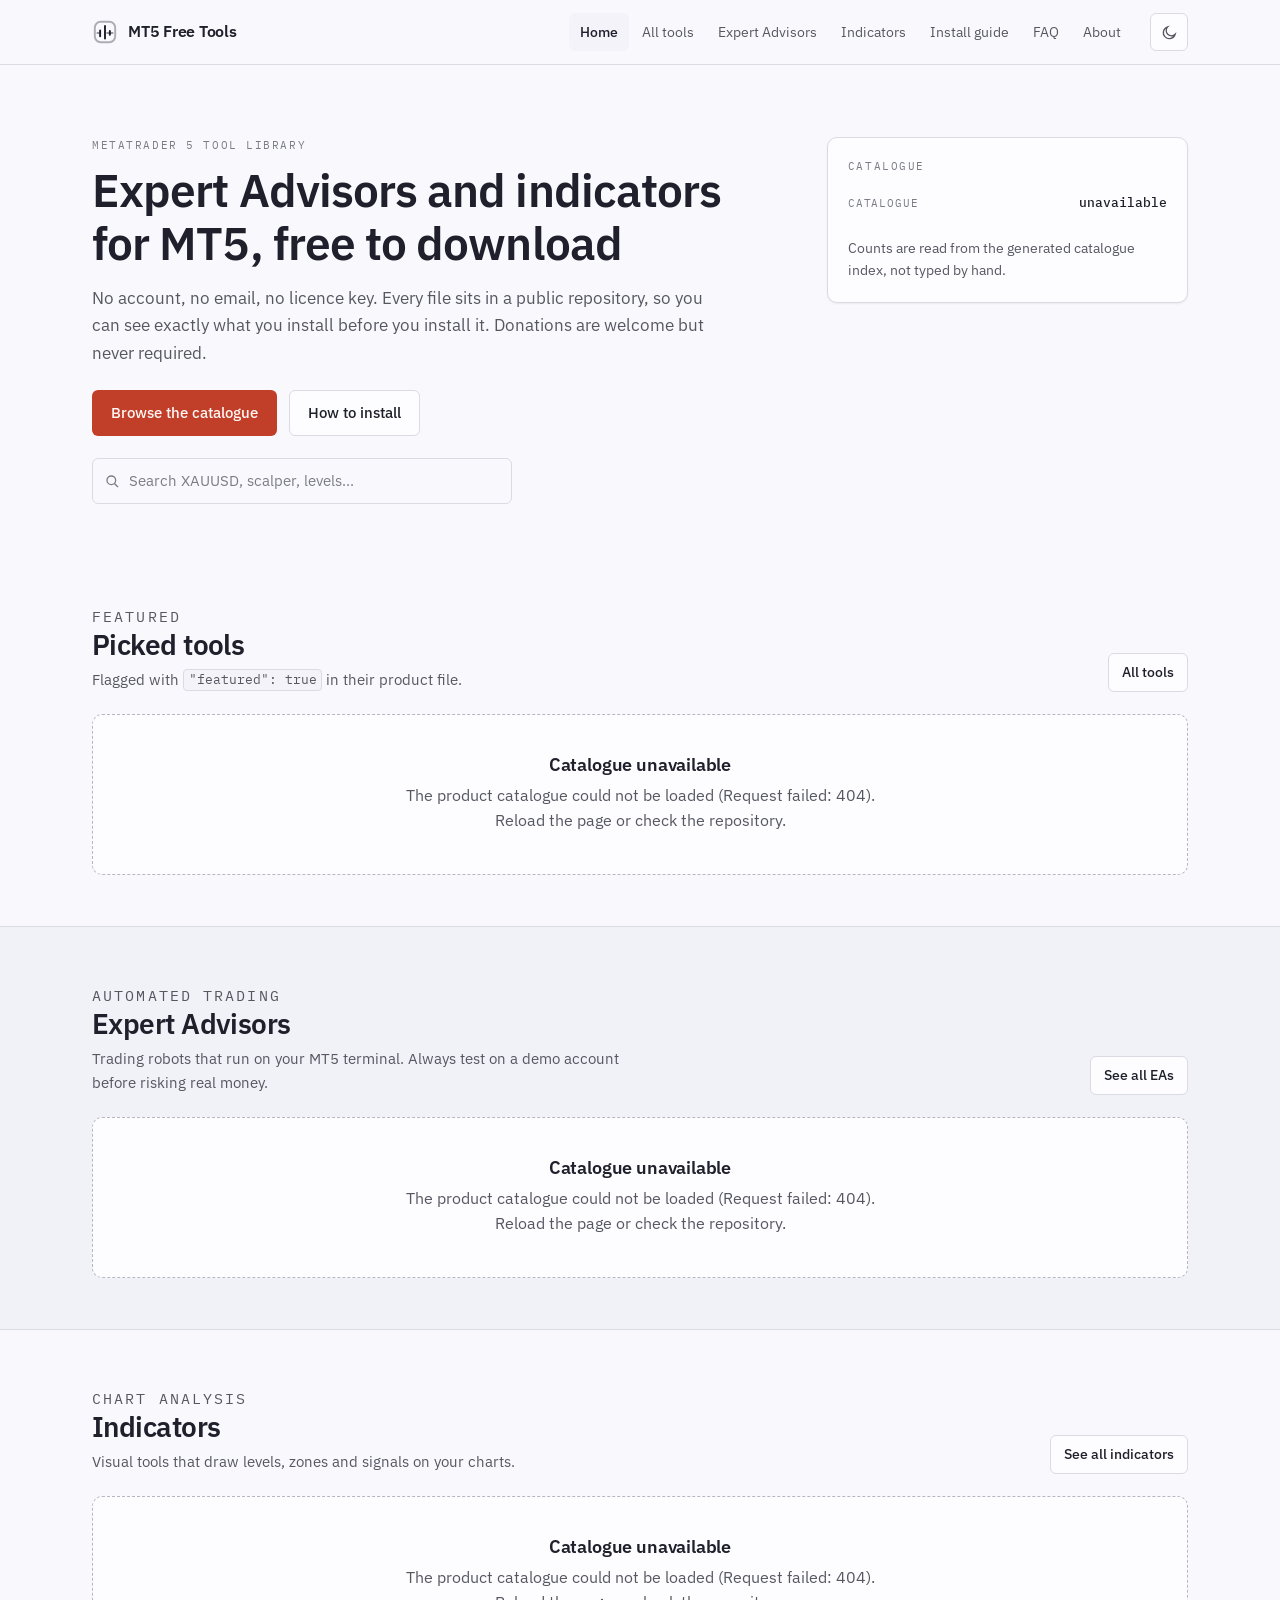
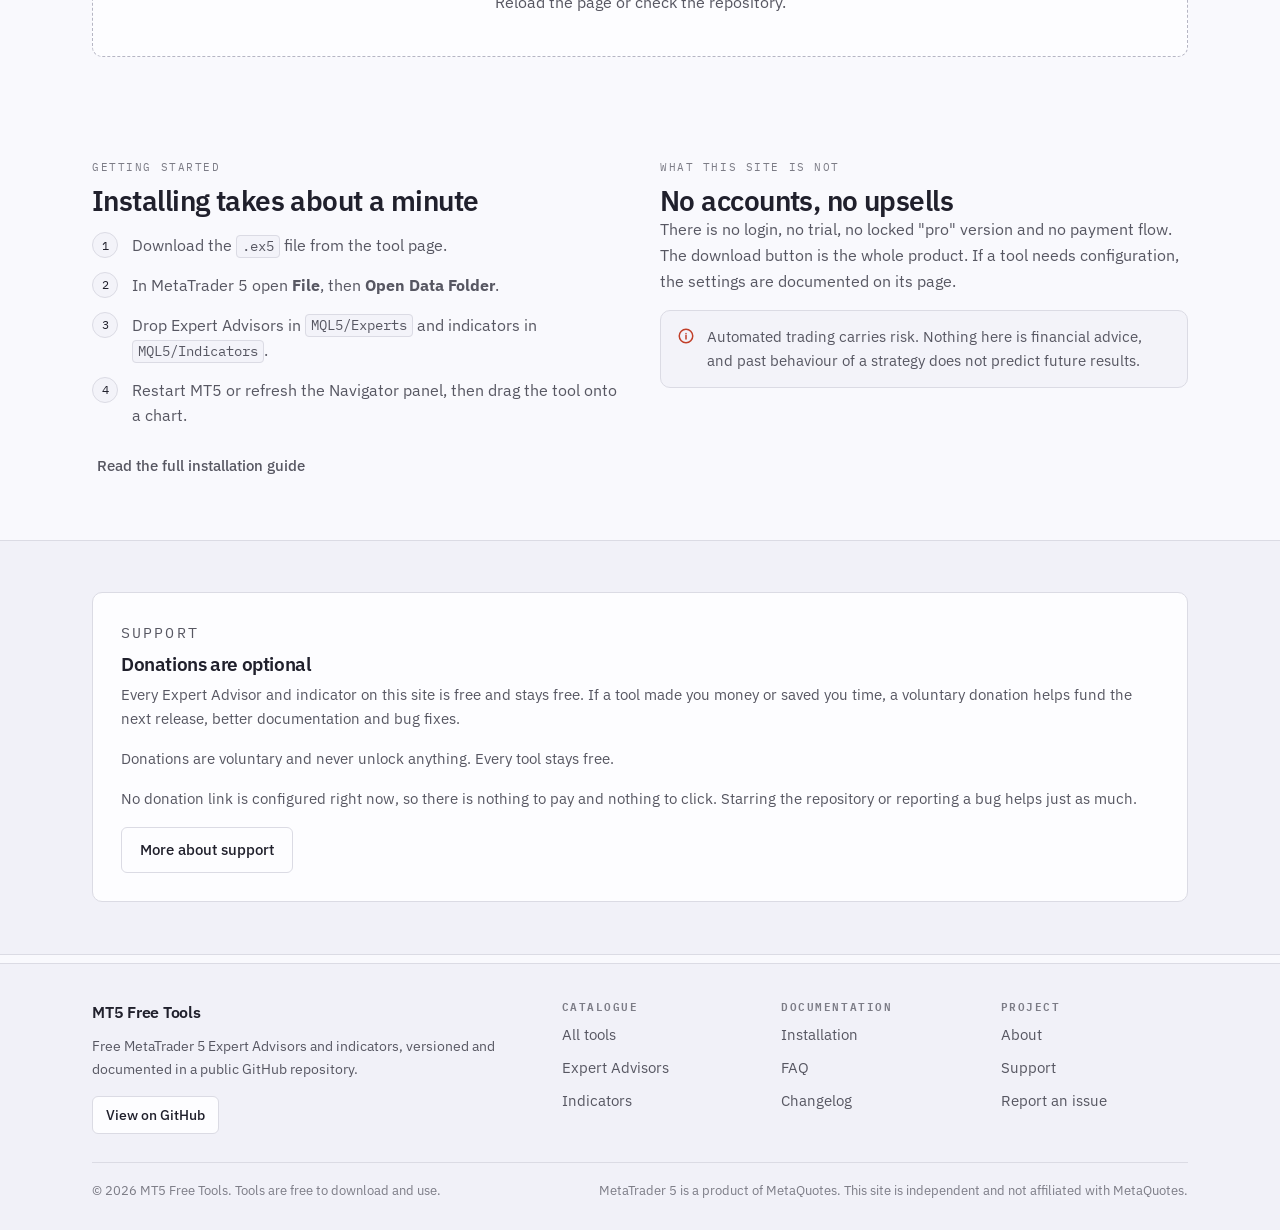
==== index.html @ 9e3e37bd "Add homepage and full catalogue page" ====
<!DOCTYPE html>
<html lang="en" data-theme="light">
<head>
<meta charset="utf-8">
<meta name="viewport" content="width=device-width, initial-scale=1">
<title>MT5 Free Tools - free Expert Advisors and indicators for MetaTrader 5</title>
<meta name="description" content="A free library of MetaTrader 5 Expert Advisors and indicators. Direct downloads, no account, no licence keys, documentation and installation guide included.">
<link rel="canonical" href="https://aminlore030-dot.github.io/mt5-free-tools/">
<meta property="og:type" content="website">
<meta property="og:site_name" content="MT5 Free Tools">
<meta property="og:title" content="MT5 Free Tools - free Expert Advisors and indicators">
<meta property="og:description" content="A free library of MetaTrader 5 Expert Advisors and indicators. Direct downloads, no account, no licence keys.">
<meta property="og:url" content="https://aminlore030-dot.github.io/mt5-free-tools/">
<meta name="twitter:card" content="summary">
<meta name="theme-color" content="#f8f6fa" media="(prefers-color-scheme: light)">
<meta name="theme-color" content="#1c1a21" media="(prefers-color-scheme: dark)">
<link rel="icon" href="assets/images/favicon.svg" type="image/svg+xml">
<link rel="apple-touch-icon" href="assets/images/logo.svg">
<link rel="manifest" href="manifest.webmanifest">
<link rel="preconnect" href="https://fonts.googleapis.com">
<link rel="preconnect" href="https://fonts.gstatic.com" crossorigin>
<link rel="stylesheet" href="https://fonts.googleapis.com/css2?family=IBM+Plex+Mono:wght@400;500&family=IBM+Plex+Sans:wght@400;500;600&display=swap">
<link rel="stylesheet" href="assets/css/style.css">
<link rel="stylesheet" href="assets/css/responsive.css">
<script>(function(){try{var t=localStorage.getItem("mt5-theme");if(!t){t=window.matchMedia("(prefers-color-scheme: dark)").matches?"dark":"light";}document.documentElement.setAttribute("data-theme",t);}catch(e){}})();</script>
</head>
<body>
<a class="skip-link" href="#main">Skip to content</a>
<header class="site-header">
  <div class="wrap header-inner">
    <a class="brand" href="index.html">
      <svg viewBox="0 0 24 24" fill="none" stroke="currentColor" stroke-width="1.8" stroke-linecap="round" aria-hidden="true"><rect x="2.6" y="2.6" width="18.8" height="18.8" rx="5.4" stroke-opacity=".35"/><path d="M7.5 16V10.5M12 18V6.5M16.5 14.5V11"/><path d="M5 13h2.5M14 13h5" stroke-opacity=".45"/></svg>
      <span data-site-name>MT5 Free Tools</span>
    </a>
    <button class="icon-btn nav-toggle" type="button" data-nav-toggle aria-expanded="false" aria-controls="primary-nav" aria-label="Open navigation">
      <svg viewBox="0 0 24 24" fill="none" stroke="currentColor" stroke-width="2" stroke-linecap="round" aria-hidden="true"><path d="M4 7h16M4 12h16M4 17h16"/></svg>
    </button>
    <nav class="nav" id="primary-nav" aria-label="Primary">
      <a href="index.html">Home</a><a href="products.html">All tools</a><a href="ea.html">Expert Advisors</a><a href="indicators.html">Indicators</a><a href="docs.html?page=installation">Install guide</a><a href="docs.html?page=faq">FAQ</a><a href="about.html">About</a>
    </nav>
    <button class="icon-btn theme-toggle" type="button" data-theme-toggle aria-pressed="false" aria-label="Switch theme">
      <svg class="icon-moon" viewBox="0 0 24 24" fill="none" stroke="currentColor" stroke-width="1.8" stroke-linecap="round" aria-hidden="true"><path d="M20 14.5A8.5 8.5 0 1 1 9.5 4a6.8 6.8 0 0 0 10.5 10.5Z"/></svg>
      <svg class="icon-sun" viewBox="0 0 24 24" fill="none" stroke="currentColor" stroke-width="1.8" stroke-linecap="round" aria-hidden="true"><circle cx="12" cy="12" r="4.2"/><path d="M12 3v2m0 14v2M3 12h2m14 0h2M5.6 5.6 7 7m10 10 1.4 1.4M18.4 5.6 17 7M7 17l-1.4 1.4"/></svg>
    </button>
  </div>
</header>

<main id="main">
  <section class="wrap hero">
    <div>
      <p class="eyebrow">MetaTrader 5 tool library</p>
      <h1>Expert Advisors and indicators for MT5, free to download</h1>
      <p class="lede">No account, no email, no licence key. Every file sits in a public repository, so you can see exactly what you install before you install it. Donations are welcome but never required.</p>
      <div class="hero-actions">
        <a class="btn" href="products.html">Browse the catalogue</a>
        <a class="btn btn--ghost" href="docs.html?page=installation">How to install</a>
      </div>
      <form class="search-field" style="margin-top:22px;max-width:420px" action="products.html" method="get" role="search">
        <svg viewBox="0 0 24 24" fill="none" stroke="currentColor" stroke-width="2" stroke-linecap="round" aria-hidden="true"><circle cx="11" cy="11" r="6.5"/><path d="m16 16 4.5 4.5"/></svg>
        <label class="sr-only" for="hero-search">Search tools</label>
        <input id="hero-search" type="search" name="q" placeholder="Search XAUUSD, scalper, levels..." autocomplete="off">
      </form>
    </div>
    <aside class="panel hero-panel" aria-label="Catalogue summary">
      <p class="eyebrow">Catalogue</p>
      <ul class="stat-list" data-catalog-stats>
        <li><span class="k">Status</span><span class="v">Loading...</span></li>
      </ul>
      <p class="small muted" style="margin-top:14px">Counts are read from the generated catalogue index, not typed by hand.</p>
    </aside>
  </section>

  <section class="section wrap">
    <div class="section-head">
      <div>
        <p class="eyebrow">Featured</p>
        <h2>Picked tools</h2>
        <p>Flagged with <code>"featured": true</code> in their product file.</p>
      </div>
      <a class="btn btn--ghost btn--sm" href="products.html">All tools</a>
    </div>
    <div data-featured>
      <div class="skeleton-list"><div class="skeleton"></div></div>
    </div>
  </section>

  <section class="section section--alt">
    <div class="wrap">
      <div class="section-head">
        <div>
          <p class="eyebrow">Automated trading</p>
          <h2>Expert Advisors</h2>
          <p>Trading robots that run on your MT5 terminal. Always test on a demo account before risking real money.</p>
        </div>
        <a class="btn btn--ghost btn--sm" href="ea.html">See all EAs</a>
      </div>
      <div data-tool-list="ea" data-limit="4">
        <div class="skeleton-list"><div class="skeleton"></div><div class="skeleton"></div></div>
      </div>
    </div>
  </section>

  <section class="section wrap">
    <div class="section-head">
      <div>
        <p class="eyebrow">Chart analysis</p>
        <h2>Indicators</h2>
        <p>Visual tools that draw levels, zones and signals on your charts.</p>
      </div>
      <a class="btn btn--ghost btn--sm" href="indicators.html">See all indicators</a>
    </div>
    <div data-tool-list="indicator" data-limit="4">
      <div class="skeleton-list"><div class="skeleton"></div><div class="skeleton"></div></div>
    </div>
  </section>

  <section class="section wrap">
    <div class="cols-2">
      <div>
        <p class="eyebrow">Getting started</p>
        <h2>Installing takes about a minute</h2>
        <ol class="steps" style="margin-top:16px">
          <li>Download the <code>.ex5</code> file from the tool page.</li>
          <li>In MetaTrader 5 open <strong>File</strong>, then <strong>Open Data Folder</strong>.</li>
          <li>Drop Expert Advisors in <code>MQL5/Experts</code> and indicators in <code>MQL5/Indicators</code>.</li>
          <li>Restart MT5 or refresh the Navigator panel, then drag the tool onto a chart.</li>
        </ol>
        <a class="btn btn--quiet" href="docs.html?page=installation">Read the full installation guide</a>
      </div>
      <div>
        <p class="eyebrow">What this site is not</p>
        <h2>No accounts, no upsells</h2>
        <p class="muted">There is no login, no trial, no locked "pro" version and no payment flow. The download button is the whole product. If a tool needs configuration, the settings are documented on its page.</p>
        <div class="notice">
          <svg viewBox="0 0 24 24" fill="none" stroke="currentColor" stroke-width="2" stroke-linecap="round" aria-hidden="true"><path d="M12 8.5v.01M12 11v5"/><circle cx="12" cy="12" r="9"/></svg>
          <p>Automated trading carries risk. Nothing here is financial advice, and past behaviour of a strategy does not predict future results.</p>
        </div>
      </div>
    </div>
  </section>

  <section class="section section--alt">
    <div class="wrap">
      <div class="donate-block" data-donate>
        <p class="eyebrow">Support</p>
        <h2>Donations are optional</h2>
        <p>Every Expert Advisor and indicator on this site is free and stays free. If a tool made you money or saved you time, a voluntary donation helps fund the next release, better documentation and bug fixes.</p>
        <p class="small muted" data-donate-note hidden></p>
        <p class="small muted" data-donate-unavailable hidden>No donation link is configured right now, so there is nothing to pay and nothing to click. Starring the repository or reporting a bug helps just as much.</p>
        <div class="hero-actions" style="margin-top:16px">
          <a class="btn" data-donate-link hidden rel="noopener">Send a donation</a>
          <a class="btn btn--ghost" href="donate.html">More about support</a>
        </div>
        <ul class="donate-methods" data-donate-methods hidden></ul>
      </div>
    </div>
  </section>
</main>

<footer class="site-footer">
  <div class="wrap">
    <div class="footer-grid">
      <div>
        <a class="brand" href="index.html"><span data-site-name>MT5 Free Tools</span></a>
        <p class="small muted" style="margin-top:10px">Free MetaTrader 5 Expert Advisors and indicators, versioned and documented in a public GitHub repository.</p>
        <a class="btn btn--ghost btn--sm" data-repo-link href="https://github.com/aminlore030-dot/mt5-free-tools" rel="noopener">View on GitHub</a>
      </div>
      <div>
        <h2>Catalogue</h2>
        <ul class="footer-links"><li><a href="products.html">All tools</a></li><li><a href="ea.html">Expert Advisors</a></li><li><a href="indicators.html">Indicators</a></li></ul>
      </div>
      <div>
        <h2>Documentation</h2>
        <ul class="footer-links"><li><a href="docs.html?page=installation">Installation</a></li><li><a href="docs.html?page=faq">FAQ</a></li><li><a href="docs.html?page=changelog">Changelog</a></li></ul>
      </div>
      <div>
        <h2>Project</h2>
        <ul class="footer-links"><li><a href="about.html">About</a></li><li><a href="donate.html">Support</a></li><li><a data-issues-link href="https://github.com/aminlore030-dot/mt5-free-tools/issues" rel="noopener">Report an issue</a></li></ul>
      </div>
    </div>
    <div class="footer-note">
      <span>&copy; <span data-year>2026</span> <span data-site-name>MT5 Free Tools</span>. Tools are free to download and use.</span>
      <span>MetaTrader 5 is a product of MetaQuotes. This site is independent and not affiliated with MetaQuotes.</span>
    </div>
  </div>
</footer>

<script src="assets/js/config.js" defer></script>
<script src="assets/js/markdown.js" defer></script>
<script src="assets/js/search.js" defer></script>
<script src="assets/js/products.js" defer></script>
<script src="assets/js/app.js" defer></script>
</body>
</html>
---- assets/css/style.css ----
/* ==========================================================================
   MT5 Free Tools - core stylesheet
   Layout, typography, colour system and components.
   Breakpoint overrides live in responsive.css
   ========================================================================== */

:root {
  --hue: 285;

  --bg:            oklch(98.4% 0.005 var(--hue));
  --bg-alt:        oklch(96.0% 0.009 var(--hue));
  --surface:       oklch(99.4% 0.003 var(--hue));
  --surface-2:     oklch(96.6% 0.008 var(--hue));
  --border:        oklch(89.5% 0.012 var(--hue));
  --border-strong: oklch(78.0% 0.020 var(--hue));

  --text:   oklch(25% 0.022 var(--hue));
  --text-2: oklch(46% 0.018 var(--hue));
  --text-3: oklch(59% 0.014 var(--hue));

  --accent:       oklch(55% 0.170 32);
  --accent-hover: oklch(48% 0.165 32);
  --accent-ink:   oklch(98% 0.008 32);
  --accent-soft:  oklch(95% 0.030 40);

  --good:      oklch(50% 0.115 155);
  --good-soft: oklch(95% 0.035 155);

  --shadow-sm: 0 1px 2px oklch(25% 0.02 var(--hue) / 0.07);
  --shadow-md: 0 6px 24px -12px oklch(25% 0.03 var(--hue) / 0.28);

  --radius:    10px;
  --radius-sm: 6px;

  --font-sans: "IBM Plex Sans", -apple-system, BlinkMacSystemFont, "Segoe UI", Roboto, Arial, sans-serif;
  --font-mono: "IBM Plex Mono", ui-monospace, SFMono-Regular, Menlo, Consolas, monospace;

  --ease: cubic-bezier(0.16, 1, 0.3, 1);
  --wrap: 1160px;

  color-scheme: light;
}

[data-theme="dark"] {
  --bg:            oklch(17.5% 0.018 var(--hue));
  --bg-alt:        oklch(20.5% 0.020 var(--hue));
  --surface:       oklch(22.0% 0.021 var(--hue));
  --surface-2:     oklch(26.0% 0.023 var(--hue));
  --border:        oklch(31.0% 0.025 var(--hue));
  --border-strong: oklch(45.0% 0.030 var(--hue));

  --text:   oklch(94% 0.010 var(--hue));
  --text-2: oklch(76% 0.016 var(--hue));
  --text-3: oklch(64% 0.018 var(--hue));

  --accent:       oklch(72% 0.145 48);
  --accent-hover: oklch(79% 0.130 52);
  --accent-ink:   oklch(19% 0.035 48);
  --accent-soft:  oklch(28% 0.045 45);

  --good:      oklch(76% 0.130 158);
  --good-soft: oklch(27% 0.045 158);

  --shadow-sm: 0 1px 2px oklch(8% 0.02 var(--hue) / 0.5);
  --shadow-md: 0 8px 28px -14px oklch(6% 0.02 var(--hue) / 0.7);

  color-scheme: dark;
}

*, *::before, *::after { box-sizing: border-box; }

html { -webkit-text-size-adjust: 100%; scroll-behavior: smooth; }

body {
  margin: 0;
  background: var(--bg);
  color: var(--text);
  font-family: var(--font-sans);
  font-size: 1rem;
  line-height: 1.6;
  -webkit-font-smoothing: antialiased;
}

img, svg { max-width: 100%; }
img { height: auto; }

a { color: var(--accent); text-decoration: none; }
a:hover { text-decoration: underline; text-underline-offset: 3px; }

h1, h2, h3, h4 {
  margin: 0;
  font-weight: 600;
  line-height: 1.15;
  letter-spacing: -0.02em;
  color: var(--text);
}
h1 { font-size: clamp(2rem, 1.4rem + 2.4vw, 2.9rem); }
h2 { font-size: clamp(1.35rem, 1.15rem + 0.8vw, 1.75rem); }
h3 { font-size: 1.1rem; letter-spacing: -0.01em; }

p { margin: 0 0 1rem; }
p:last-child { margin-bottom: 0; }

ul, ol { margin: 0 0 1rem; padding-left: 1.25rem; }
li { margin-bottom: 0.35rem; }

code, kbd, samp, pre { font-family: var(--font-mono); font-size: 0.875em; }
code {
  background: var(--surface-2);
  border: 1px solid var(--border);
  border-radius: 4px;
  padding: 0.1em 0.35em;
}
pre {
  background: var(--surface-2);
  border: 1px solid var(--border);
  border-radius: var(--radius);
  padding: 14px 16px;
  overflow-x: auto;
  line-height: 1.55;
}
pre code { background: none; border: 0; padding: 0; }

hr { border: 0; border-top: 1px solid var(--border); margin: 2rem 0; }

:focus-visible {
  outline: 2px solid var(--accent);
  outline-offset: 2px;
  border-radius: 3px;
}

[hidden] { display: none !important; }

/* -------------------------------------------------------------- utilities */

.wrap {
  width: 100%;
  max-width: var(--wrap);
  margin-inline: auto;
  padding-inline: clamp(16px, 4vw, 32px);
}

.eyebrow {
  font-family: var(--font-mono);
  font-size: 0.7rem;
  letter-spacing: 0.14em;
  text-transform: uppercase;
  color: var(--text-3);
  margin: 0 0 0.5rem;
}

.lede { font-size: 1.075rem; color: var(--text-2); max-width: 62ch; }

.muted { color: var(--text-2); }
.small { font-size: 0.875rem; }
.mono { font-family: var(--font-mono); }

.skip-link {
  position: absolute;
  left: 16px;
  top: -60px;
  z-index: 100;
  background: var(--accent);
  color: var(--accent-ink);
  padding: 10px 16px;
  border-radius: var(--radius-sm);
  transition: top 160ms var(--ease);
}
.skip-link:focus { top: 12px; text-decoration: none; }

/* ----------------------------------------------------------------- header */

.site-header {
  position: sticky;
  top: 0;
  z-index: 50;
  background: var(--bg);
  border-bottom: 1px solid var(--border);
}

.header-inner {
  display: flex;
  align-items: center;
  gap: 18px;
  min-height: 64px;
}

.brand {
  display: inline-flex;
  align-items: center;
  gap: 10px;
  color: var(--text);
  font-weight: 600;
  letter-spacing: -0.015em;
  white-space: nowrap;
}
.brand:hover { text-decoration: none; color: var(--accent); }
.brand svg, .brand img { width: 26px; height: 26px; flex: none; }

.nav {
  display: flex;
  align-items: center;
  gap: 2px;
  margin-inline-start: auto;
}
.nav a {
  color: var(--text-2);
  font-size: 0.9rem;
  padding: 7px 11px;
  border-radius: var(--radius-sm);
  transition: color 140ms var(--ease), background-color 140ms var(--ease);
}
.nav a:hover { color: var(--text); background: var(--surface-2); text-decoration: none; }
.nav a[aria-current="page"] { color: var(--text); background: var(--surface-2); font-weight: 500; }

.icon-btn {
  display: inline-grid;
  place-items: center;
  width: 38px;
  height: 38px;
  flex: none;
  border: 1px solid var(--border);
  border-radius: var(--radius-sm);
  background: var(--surface);
  color: var(--text-2);
  cursor: pointer;
  transition: color 140ms var(--ease), border-color 140ms var(--ease);
}
.icon-btn:hover { color: var(--text); border-color: var(--border-strong); }
.icon-btn svg { width: 17px; height: 17px; }
.nav-toggle { display: none; }

[data-theme="dark"] .theme-toggle .icon-moon,
.theme-toggle .icon-sun { display: none; }
[data-theme="dark"] .theme-toggle .icon-sun { display: block; }
.theme-toggle .icon-moon { display: block; }

/* ---------------------------------------------------------------- buttons */

.btn {
  display: inline-flex;
  align-items: center;
  justify-content: center;
  gap: 8px;
  padding: 10px 18px;
  border: 1px solid transparent;
  border-radius: var(--radius-sm);
  background: var(--accent);
  color: var(--accent-ink);
  font-family: inherit;
  font-size: 0.9375rem;
  font-weight: 500;
  cursor: pointer;
  transition: background-color 140ms var(--ease), transform 140ms var(--ease), border-color 140ms var(--ease), color 140ms var(--ease);
}
.btn:hover { background: var(--accent-hover); text-decoration: none; }
.btn:active { transform: translateY(1px); }
.btn svg { width: 16px; height: 16px; flex: none; }

.btn--ghost { background: var(--surface); color: var(--text); border-color: var(--border); }
.btn--ghost:hover { background: var(--surface-2); border-color: var(--border-strong); }

.btn--quiet {
  background: none;
  color: var(--text-2);
  padding-inline: 4px;
}
.btn--quiet:hover { background: none; color: var(--accent); text-decoration: underline; text-underline-offset: 3px; }

.btn--sm { padding: 7px 13px; font-size: 0.875rem; }
.btn--block { width: 100%; }

.btn[aria-disabled="true"],
.btn:disabled {
  background: var(--surface-2);
  color: var(--text-3);
  border-color: var(--border);
  cursor: not-allowed;
  pointer-events: none;
}

/* ----------------------------------------------------------------- badges */

.badge {
  display: inline-flex;
  align-items: center;
  gap: 5px;
  font-family: var(--font-mono);
  font-size: 0.6875rem;
  letter-spacing: 0.07em;
  text-transform: uppercase;
  padding: 3px 7px;
  border-radius: 4px;
  border: 1px solid var(--border);
  background: var(--surface-2);
  color: var(--text-2);
  white-space: nowrap;
}
.badge--free { background: var(--good-soft); border-color: transparent; color: var(--good); }
.badge--type { background: var(--accent-soft); border-color: transparent; color: var(--accent); }

.badge-row { display: flex; flex-wrap: wrap; gap: 6px; align-items: center; }

/* ------------------------------------------------------------------- hero */

.hero {
  display: grid;
  grid-template-columns: minmax(0, 1.3fr) minmax(280px, 0.7fr);
  gap: clamp(32px, 5vw, 64px);
  align-items: start;
  padding-block: clamp(40px, 6vw, 72px) clamp(28px, 4vw, 44px);
}
.hero h1 { margin-bottom: 14px; }
.hero .lede { margin-bottom: 24px; }
.hero-actions { display: flex; flex-wrap: wrap; gap: 12px; align-items: center; }

.panel {
  border: 1px solid var(--border);
  border-radius: var(--radius);
  background: var(--surface);
  padding: 20px;
  box-shadow: var(--shadow-sm);
}

.stat-list { list-style: none; margin: 0; padding: 0; }
.stat-list li {
  display: flex;
  justify-content: space-between;
  align-items: baseline;
  gap: 16px;
  padding: 9px 0;
  border-bottom: 1px solid var(--border);
  margin: 0;
  font-family: var(--font-mono);
  font-size: 0.8125rem;
}
.stat-list li:last-child { border-bottom: 0; }
.stat-list dt, .stat-list .k { color: var(--text-3); text-transform: uppercase; letter-spacing: 0.08em; font-size: 0.7rem; }
.stat-list .v { color: var(--text); font-weight: 500; }

/* --------------------------------------------------------------- sections */

.section { padding-block: clamp(30px, 4vw, 52px); }
.section--alt { background: var(--bg-alt); border-block: 1px solid var(--border); }

.section-head {
  display: flex;
  align-items: flex-end;
  justify-content: space-between;
  gap: 24px;
  margin-bottom: 22px;
}
.section-head p { margin: 6px 0 0; color: var(--text-2); font-size: 0.9375rem; max-width: 60ch; }

/* --------------------------------------------------------------- previews */

.preview {
  position: relative;
  display: block;
  aspect-ratio: 16 / 10;
  background: var(--surface-2);
  border-radius: var(--radius-sm);
  overflow: hidden;
  border: 1px solid var(--border);
}
.preview img { width: 100%; height: 100%; object-fit: cover; display: block; }

.preview--empty {
  display: grid;
  place-items: center;
  background-image:
    linear-gradient(var(--border) 1px, transparent 1px),
    linear-gradient(90deg, var(--border) 1px, transparent 1px);
  background-size: 100% 25%, 20% 100%;
  background-position: -1px -1px;
}
.preview--empty span {
  font-family: var(--font-mono);
  font-size: 0.6875rem;
  letter-spacing: 0.12em;
  text-transform: uppercase;
  color: var(--text-3);
  background: var(--surface);
  border: 1px solid var(--border);
  border-radius: 4px;
  padding: 4px 8px;
}

/* ------------------------------------------------------------ featured */

.featured-grid {
  display: grid;
  grid-template-columns: repeat(2, minmax(0, 1fr));
  gap: 24px;
}

.feature-card {
  display: flex;
  flex-direction: column;
  border: 1px solid var(--border);
  border-radius: var(--radius);
  background: var(--surface);
  overflow: hidden;
  transition: border-color 160ms var(--ease), box-shadow 160ms var(--ease);
}
.feature-card:hover { border-color: var(--border-strong); box-shadow: var(--shadow-md); }
.feature-card .preview { border: 0; border-radius: 0; border-bottom: 1px solid var(--border); }
.feature-card-body { padding: 18px 20px 20px; display: flex; flex-direction: column; gap: 12px; flex: 1; }
.feature-card h3 a { color: var(--text); }
.feature-card h3 a:hover { color: var(--accent); text-decoration: none; }
.feature-card p { color: var(--text-2); font-size: 0.9375rem; margin: 0; }
.feature-card .actions { margin-top: auto; display: flex; gap: 10px; flex-wrap: wrap; }

/* ------------------------------------------------------------- tool rows */

.tool-list { display: flex; flex-direction: column; gap: 14px; list-style: none; margin: 0; padding: 0; }

.tool {
  display: grid;
  grid-template-columns: 132px minmax(0, 1fr) auto;
  gap: 12px 22px;
  align-items: center;
  padding: 16px 18px;
  margin: 0;
  border: 1px solid var(--border);
  border-radius: var(--radius);
  background: var(--surface);
  transition: border-color 160ms var(--ease), box-shadow 160ms var(--ease);
}
.tool:hover { border-color: var(--border-strong); box-shadow: var(--shadow-sm); }
.tool .preview { aspect-ratio: 16 / 10; }
.tool-main { min-width: 0; }
.tool-title {
  display: flex;
  flex-wrap: wrap;
  align-items: baseline;
  gap: 10px;
  margin-bottom: 6px;
}
.tool-title h3 { font-size: 1.0625rem; }
.tool-title h3 a { color: var(--text); }
.tool-title h3 a:hover { color: var(--accent); text-decoration: none; }
.tool-desc {
  color: var(--text-2);
  font-size: 0.9375rem;
  margin: 0 0 10px;
  display: -webkit-box;
  -webkit-line-clamp: 2;
  -webkit-box-orient: vertical;
  overflow: hidden;
}
.tool-actions { display: flex; flex-direction: column; gap: 8px; align-items: stretch; min-width: 148px; }

.specs {
  display: flex;
  flex-wrap: wrap;
  gap: 6px 18px;
  font-family: var(--font-mono);
  font-size: 0.75rem;
  color: var(--text);
  margin: 0;
}
.specs > div { display: flex; gap: 6px; align-items: baseline; }
.specs dt, .specs .k {
  color: var(--text-3);
  text-transform: uppercase;
  letter-spacing: 0.08em;
  font-size: 0.6875rem;
}
.specs dd { margin: 0; }

/* ---------------------------------------------------------------- toolbar */

.toolbar {
  display: grid;
  grid-template-columns: minmax(220px, 1fr) auto;
  gap: 14px 20px;
  align-items: center;
  padding: 16px 18px;
  border: 1px solid var(--border);
  border-radius: var(--radius);
  background: var(--surface);
  margin-bottom: 20px;
}

.search-field { position: relative; display: flex; align-items: center; }
.search-field svg {
  position: absolute;
  left: 12px;
  width: 16px;
  height: 16px;
  color: var(--text-3);
  pointer-events: none;
}
.search-field input {
  width: 100%;
  padding: 10px 14px 10px 36px;
  font: inherit;
  font-size: 0.9375rem;
  color: var(--text);
  background: var(--bg);
  border: 1px solid var(--border);
  border-radius: var(--radius-sm);
  transition: border-color 140ms var(--ease);
}
.search-field input::placeholder { color: var(--text-3); }
.search-field input:hover { border-color: var(--border-strong); }

.filter-row { display: flex; flex-wrap: wrap; gap: 10px 16px; align-items: center; justify-content: flex-end; }

.segmented { display: inline-flex; padding: 3px; gap: 2px; background: var(--surface-2); border: 1px solid var(--border); border-radius: var(--radius-sm); }
.segmented label {
  position: relative;
  font-size: 0.8125rem;
  padding: 6px 12px;
  border-radius: 4px;
  color: var(--text-2);
  cursor: pointer;
  white-space: nowrap;
  transition: color 140ms var(--ease), background-color 140ms var(--ease);
}
.segmented input { position: absolute; opacity: 0; width: 1px; height: 1px; }
.segmented label:hover { color: var(--text); }
.segmented input:checked + span { color: var(--text); }
.segmented label:has(input:checked) { background: var(--surface); color: var(--text); box-shadow: var(--shadow-sm); font-weight: 500; }
.segmented label:has(input:focus-visible) { outline: 2px solid var(--accent); outline-offset: 2px; }

.field-inline { display: inline-flex; align-items: center; gap: 7px; font-size: 0.8125rem; color: var(--text-2); }
.field-inline select {
  font: inherit;
  font-size: 0.8125rem;
  color: var(--text);
  background: var(--bg);
  border: 1px solid var(--border);
  border-radius: var(--radius-sm);
  padding: 7px 10px;
  cursor: pointer;
}
.check-inline { display: inline-flex; align-items: center; gap: 7px; font-size: 0.8125rem; color: var(--text-2); cursor: pointer; }
.check-inline input { accent-color: var(--accent); width: 15px; height: 15px; }

.result-bar {
  display: flex;
  align-items: center;
  justify-content: space-between;
  gap: 16px;
  margin-bottom: 14px;
  font-family: var(--font-mono);
  font-size: 0.75rem;
  letter-spacing: 0.04em;
  color: var(--text-3);
  text-transform: uppercase;
}

/* ------------------------------------------------------------ empty state */

.state {
  border: 1px dashed var(--border-strong);
  border-radius: var(--radius);
  padding: 40px 24px;
  text-align: center;
  color: var(--text-2);
  background: var(--surface);
}
.state h3 { margin-bottom: 8px; }
.state p { max-width: 52ch; margin-inline: auto; }
.state .btn { margin-top: 16px; }

.skeleton-list { display: flex; flex-direction: column; gap: 14px; }
.skeleton {
  height: 116px;
  border-radius: var(--radius);
  border: 1px solid var(--border);
  background: linear-gradient(90deg, var(--surface) 0%, var(--surface-2) 50%, var(--surface) 100%);
  background-size: 300% 100%;
  animation: shimmer 1.6s linear infinite;
}
@keyframes shimmer { from { background-position: 150% 0; } to { background-position: -150% 0; } }

/* --------------------------------------------------------- product detail */

.crumbs {
  font-family: var(--font-mono);
  font-size: 0.75rem;
  color: var(--text-3);
  padding-block: 20px 0;
  letter-spacing: 0.04em;
}
.crumbs a { color: var(--text-2); }
.crumbs span { padding-inline: 6px; }

.detail {
  display: grid;
  grid-template-columns: minmax(0, 1fr) 320px;
  gap: clamp(28px, 4vw, 52px);
  align-items: start;
  padding-block: 24px clamp(40px, 6vw, 64px);
}
.detail-head { margin-bottom: 26px; }
.detail-head h1 { margin: 10px 0 12px; }

.detail-body > * + * { margin-top: 34px; }
.detail-body h2 { font-size: 1.25rem; margin-bottom: 12px; }

.spec-table { display: grid; grid-template-columns: repeat(auto-fit, minmax(150px, 1fr)); gap: 1px; background: var(--border); border: 1px solid var(--border); border-radius: var(--radius); overflow: hidden; margin: 0; }
.spec-table > div { background: var(--surface); padding: 12px 14px; }
.spec-table dt { font-family: var(--font-mono); font-size: 0.6875rem; letter-spacing: 0.1em; text-transform: uppercase; color: var(--text-3); margin-bottom: 4px; }
.spec-table dd { margin: 0; font-family: var(--font-mono); font-size: 0.875rem; }

.sidebar { position: sticky; top: 84px; display: flex; flex-direction: column; gap: 18px; }

.download-panel { border: 1px solid var(--border-strong); border-radius: var(--radius); background: var(--surface); padding: 20px; }
.download-panel h2 { font-size: 1rem; margin-bottom: 4px; }
.download-panel .price { font-family: var(--font-mono); font-size: 0.8125rem; color: var(--good); letter-spacing: 0.06em; text-transform: uppercase; margin-bottom: 14px; }

.file-list { list-style: none; margin: 14px 0 0; padding: 0; display: flex; flex-direction: column; gap: 8px; }
.file-list li { margin: 0; }
.file-row {
  display: flex;
  align-items: center;
  justify-content: space-between;
  gap: 12px;
  padding: 9px 12px;
  border: 1px solid var(--border);
  border-radius: var(--radius-sm);
  background: var(--bg);
  font-family: var(--font-mono);
  font-size: 0.75rem;
  color: var(--text-2);
  transition: border-color 140ms var(--ease), color 140ms var(--ease);
}
.file-row:hover { border-color: var(--border-strong); color: var(--text); text-decoration: none; }
.file-row .name { overflow: hidden; text-overflow: ellipsis; white-space: nowrap; }
.file-row .size { color: var(--text-3); flex: none; }

.steps { counter-reset: step; list-style: none; padding: 0; margin: 0; }
.steps li {
  counter-increment: step;
  position: relative;
  padding-left: 40px;
  margin-bottom: 14px;
  color: var(--text-2);
}
.steps li::before {
  content: counter(step);
  position: absolute;
  left: 0;
  top: -1px;
  width: 26px;
  height: 26px;
  display: grid;
  place-items: center;
  border-radius: 50%;
  background: var(--surface-2);
  border: 1px solid var(--border);
  font-family: var(--font-mono);
  font-size: 0.75rem;
  color: var(--text);
}

.changelog { list-style: none; margin: 0; padding: 0; }
.changelog li { margin: 0; padding: 16px 0; border-top: 1px solid var(--border); }
.changelog li:first-child { border-top: 0; padding-top: 0; }
.changelog .ver { display: flex; align-items: baseline; gap: 12px; font-family: var(--font-mono); font-size: 0.8125rem; margin-bottom: 6px; }
.changelog .ver time { color: var(--text-3); font-size: 0.75rem; }
.changelog ul { margin: 0; padding-left: 1.1rem; color: var(--text-2); font-size: 0.9375rem; }

/* --------------------------------------------------------------- donation */

.donate-block {
  border: 1px solid var(--border);
  border-radius: var(--radius);
  background: var(--surface);
  padding: clamp(20px, 3vw, 28px);
}
.donate-block h2 { font-size: 1.2rem; margin-bottom: 8px; }
.donate-block p { color: var(--text-2); font-size: 0.9375rem; }
.donate-methods { list-style: none; margin: 16px 0 0; padding: 0; display: flex; flex-direction: column; gap: 10px; }
.donate-methods li { margin: 0; }
.donate-methods .label { font-weight: 500; }
.donate-methods .detail { font-family: var(--font-mono); font-size: 0.8125rem; color: var(--text-2); word-break: break-all; }

/* ------------------------------------------------------------------ prose */

.prose { max-width: 72ch; }
.prose > * + * { margin-top: 1rem; }
.prose h2 { margin-top: 2.2rem; padding-top: 1.6rem; border-top: 1px solid var(--border); }
.prose h3 { margin-top: 1.6rem; }
.prose ul, .prose ol { color: var(--text-2); }
.prose blockquote {
  margin: 0;
  padding: 12px 18px;
  background: var(--surface-2);
  border-radius: var(--radius-sm);
  color: var(--text-2);
}
.prose table { width: 100%; border-collapse: collapse; font-size: 0.9375rem; }
.prose th, .prose td { text-align: left; padding: 8px 10px; border-bottom: 1px solid var(--border); }
.prose th { font-family: var(--font-mono); font-size: 0.75rem; text-transform: uppercase; letter-spacing: 0.08em; color: var(--text-3); }

.doc-layout { display: grid; grid-template-columns: 220px minmax(0, 1fr); gap: clamp(28px, 4vw, 56px); padding-block: 32px clamp(40px, 6vw, 64px); align-items: start; }
.doc-nav { position: sticky; top: 84px; display: flex; flex-direction: column; gap: 2px; }
.doc-nav a { padding: 8px 12px; border-radius: var(--radius-sm); font-size: 0.9375rem; color: var(--text-2); }
.doc-nav a:hover { background: var(--surface-2); color: var(--text); text-decoration: none; }
.doc-nav a[aria-current="page"] { background: var(--surface-2); color: var(--text); font-weight: 500; }

/* ------------------------------------------------------------------ pages */

.page-head { padding-block: clamp(32px, 5vw, 56px) 8px; }
.page-head h1 { margin-bottom: 12px; }

.notice {
  display: flex;
  gap: 12px;
  padding: 14px 16px;
  border: 1px solid var(--border);
  border-radius: var(--radius);
  background: var(--surface-2);
  color: var(--text-2);
  font-size: 0.9375rem;
}
.notice svg { width: 18px; height: 18px; flex: none; color: var(--accent); margin-top: 2px; }

.center-state { min-height: 58vh; display: grid; place-content: center; text-align: center; gap: 8px; padding-block: 60px; }
.center-state .code { font-family: var(--font-mono); font-size: 0.8125rem; letter-spacing: 0.2em; color: var(--text-3); }
.center-state .actions { display: flex; gap: 12px; justify-content: center; flex-wrap: wrap; margin-top: 14px; }

.cols-2 { display: grid; grid-template-columns: repeat(auto-fit, minmax(260px, 1fr)); gap: 24px 40px; }

/* ----------------------------------------------------------------- footer */

.site-footer {
  border-top: 1px solid var(--border);
  background: var(--bg-alt);
  padding-block: 36px 28px;
  margin-top: 8px;
}
.footer-grid { display: grid; grid-template-columns: minmax(220px, 1.4fr) repeat(3, minmax(120px, 0.6fr)); gap: 28px 32px; }
.footer-grid h2 { font-size: 0.7rem; font-family: var(--font-mono); letter-spacing: 0.14em; text-transform: uppercase; color: var(--text-3); margin-bottom: 10px; }
.footer-links { list-style: none; margin: 0; padding: 0; }
.footer-links li { margin-bottom: 7px; }
.footer-links a { color: var(--text-2); font-size: 0.9375rem; }
.footer-links a:hover { color: var(--accent); }
.footer-note { margin-top: 28px; padding-top: 18px; border-top: 1px solid var(--border); font-size: 0.8125rem; color: var(--text-3); display: flex; flex-wrap: wrap; gap: 8px 20px; justify-content: space-between; }

@media (prefers-reduced-motion: reduce) {
  html { scroll-behavior: auto; }
  *, *::before, *::after { animation-duration: 0.01ms !important; animation-iteration-count: 1 !important; transition-duration: 0.01ms !important; }
}

/* ------------------------------------------------------- visually hidden */
.sr-only {
  position: absolute;
  width: 1px;
  height: 1px;
  padding: 0;
  margin: -1px;
  overflow: hidden;
  clip: rect(0 0 0 0);
  white-space: nowrap;
  border: 0;
}
.preview-link { display: block; }
.preview-link:hover { text-decoration: none; }
---- assets/css/responsive.css ----
/* ==========================================================================
   MT5 Free Tools - responsive overrides
   Loaded after style.css. Layouts are redesigned per viewport, not shrunk.
   ========================================================================== */

@media (max-width: 1080px) {
  .footer-grid { grid-template-columns: minmax(200px, 1fr) repeat(2, minmax(120px, 0.7fr)); }
  .detail { grid-template-columns: minmax(0, 1fr) 280px; }
  .doc-layout { grid-template-columns: 190px minmax(0, 1fr); }
}

@media (max-width: 920px) {
  .hero { grid-template-columns: minmax(0, 1fr); gap: 30px; }
  .hero-panel { order: 2; }

  .detail { grid-template-columns: minmax(0, 1fr); }
  .sidebar { position: static; order: -1; }
  .download-panel { padding: 18px; }
}

@media (max-width: 860px) {
  .nav-toggle { display: inline-grid; margin-inline-start: auto; }

  .nav {
    display: none;
    position: absolute;
    left: 0;
    right: 0;
    top: 100%;
    flex-direction: column;
    align-items: stretch;
    gap: 2px;
    margin: 0;
    padding: 10px clamp(16px, 4vw, 32px) 16px;
    background: var(--bg);
    border-bottom: 1px solid var(--border);
    box-shadow: var(--shadow-md);
  }
  .nav.is-open { display: flex; }
  .nav a { padding: 11px 12px; font-size: 0.95rem; }

  .site-header { position: sticky; }
  .header-inner { position: relative; }
}

@media (max-width: 760px) {
  .featured-grid { grid-template-columns: minmax(0, 1fr); }

  .toolbar { grid-template-columns: minmax(0, 1fr); }
  .filter-row { justify-content: flex-start; }
  .segmented { width: 100%; }
  .segmented label { flex: 1; text-align: center; }

  .tool { grid-template-columns: 96px minmax(0, 1fr); }
  .tool-actions { grid-column: 1 / -1; flex-direction: row; min-width: 0; }
  .tool-actions .btn { flex: 1; }

  .doc-layout { grid-template-columns: minmax(0, 1fr); }
  .doc-nav {
    position: static;
    flex-direction: row;
    flex-wrap: wrap;
    gap: 6px;
    padding-bottom: 8px;
    border-bottom: 1px solid var(--border);
  }
  .doc-nav a { border: 1px solid var(--border); font-size: 0.875rem; }

  .footer-grid { grid-template-columns: repeat(2, minmax(0, 1fr)); }
  .footer-note { flex-direction: column; gap: 6px; }
}

@media (max-width: 520px) {
  .hero { padding-block: 30px 22px; }
  .hero-actions .btn { flex: 1 1 auto; }

  .section-head { flex-direction: column; align-items: flex-start; gap: 10px; }

  .tool { grid-template-columns: minmax(0, 1fr); padding: 14px; }
  .tool .preview { max-width: 180px; }

  .spec-table { grid-template-columns: repeat(2, minmax(0, 1fr)); }

  .result-bar { flex-direction: column; align-items: flex-start; gap: 4px; }

  .footer-grid { grid-template-columns: minmax(0, 1fr); gap: 22px; }

  .brand span { font-size: 0.9375rem; }
}

@media (min-width: 1400px) {
  :root { --wrap: 1240px; }
}
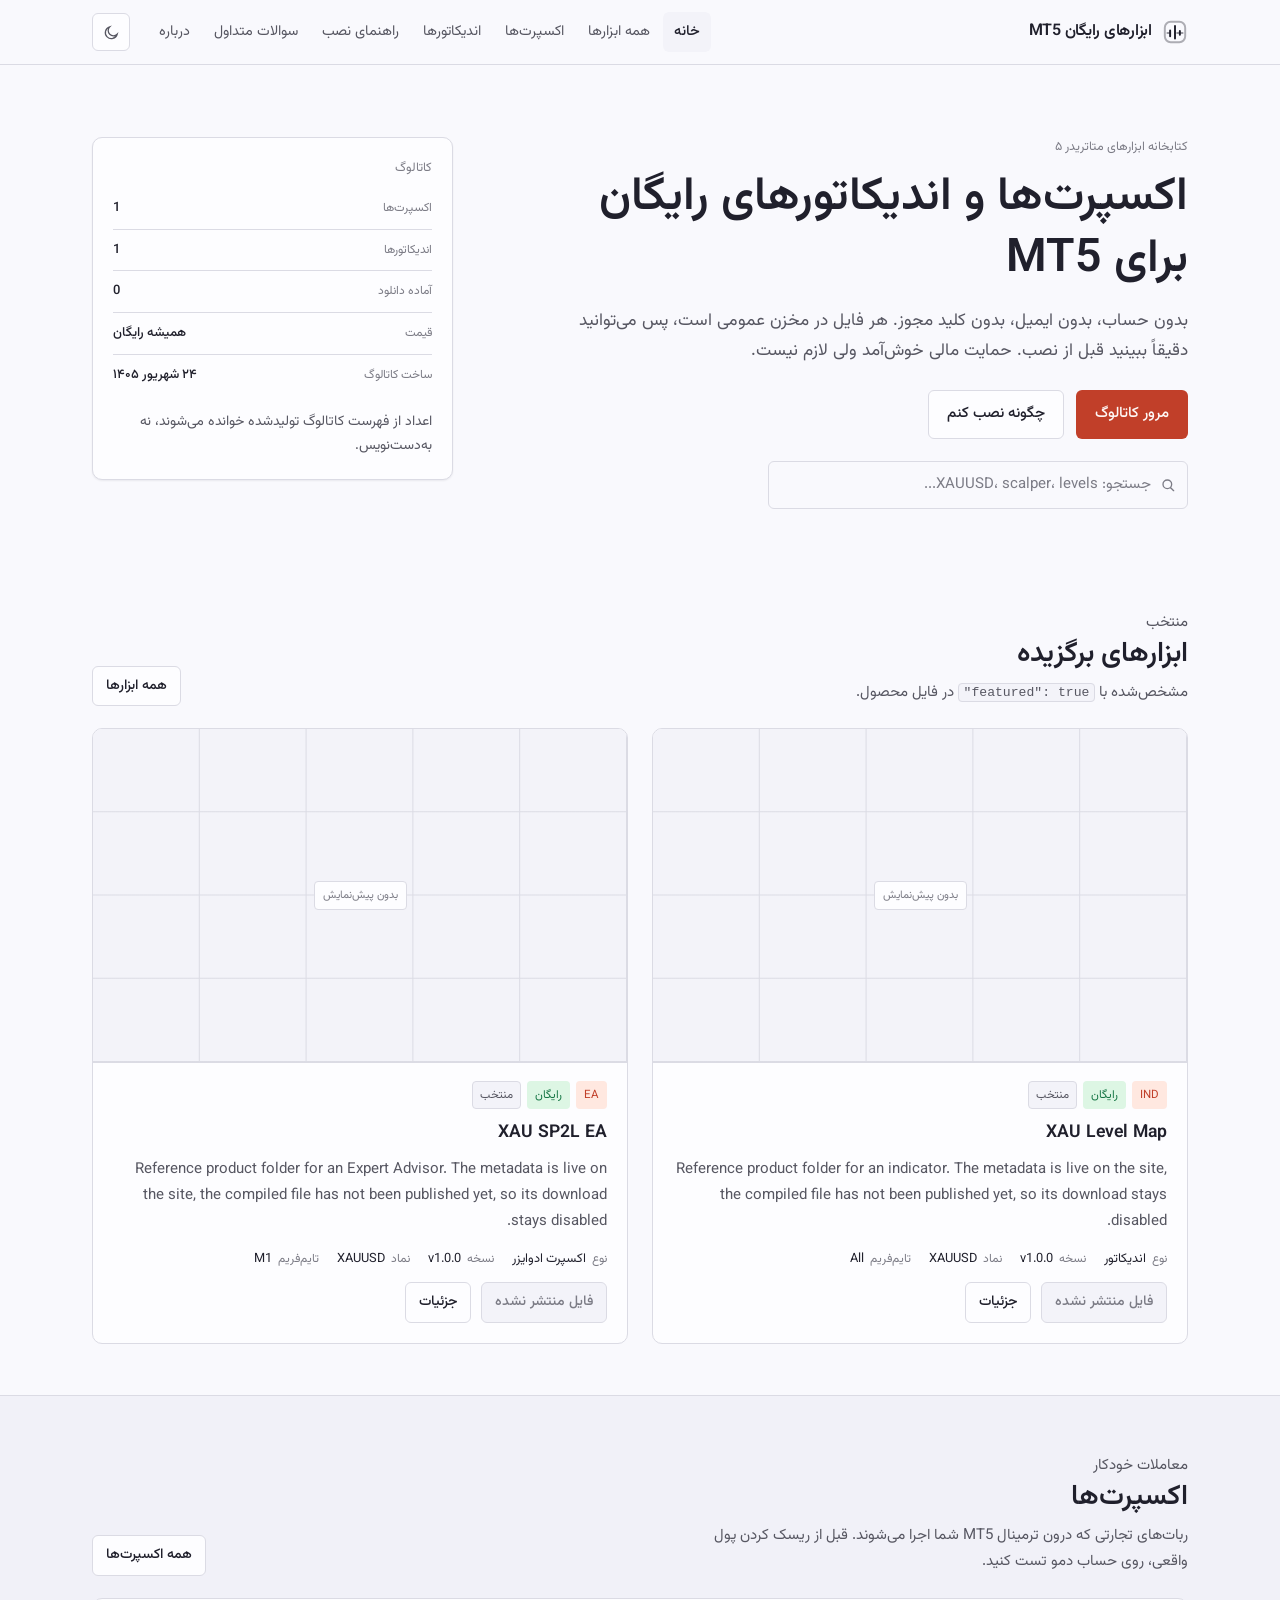
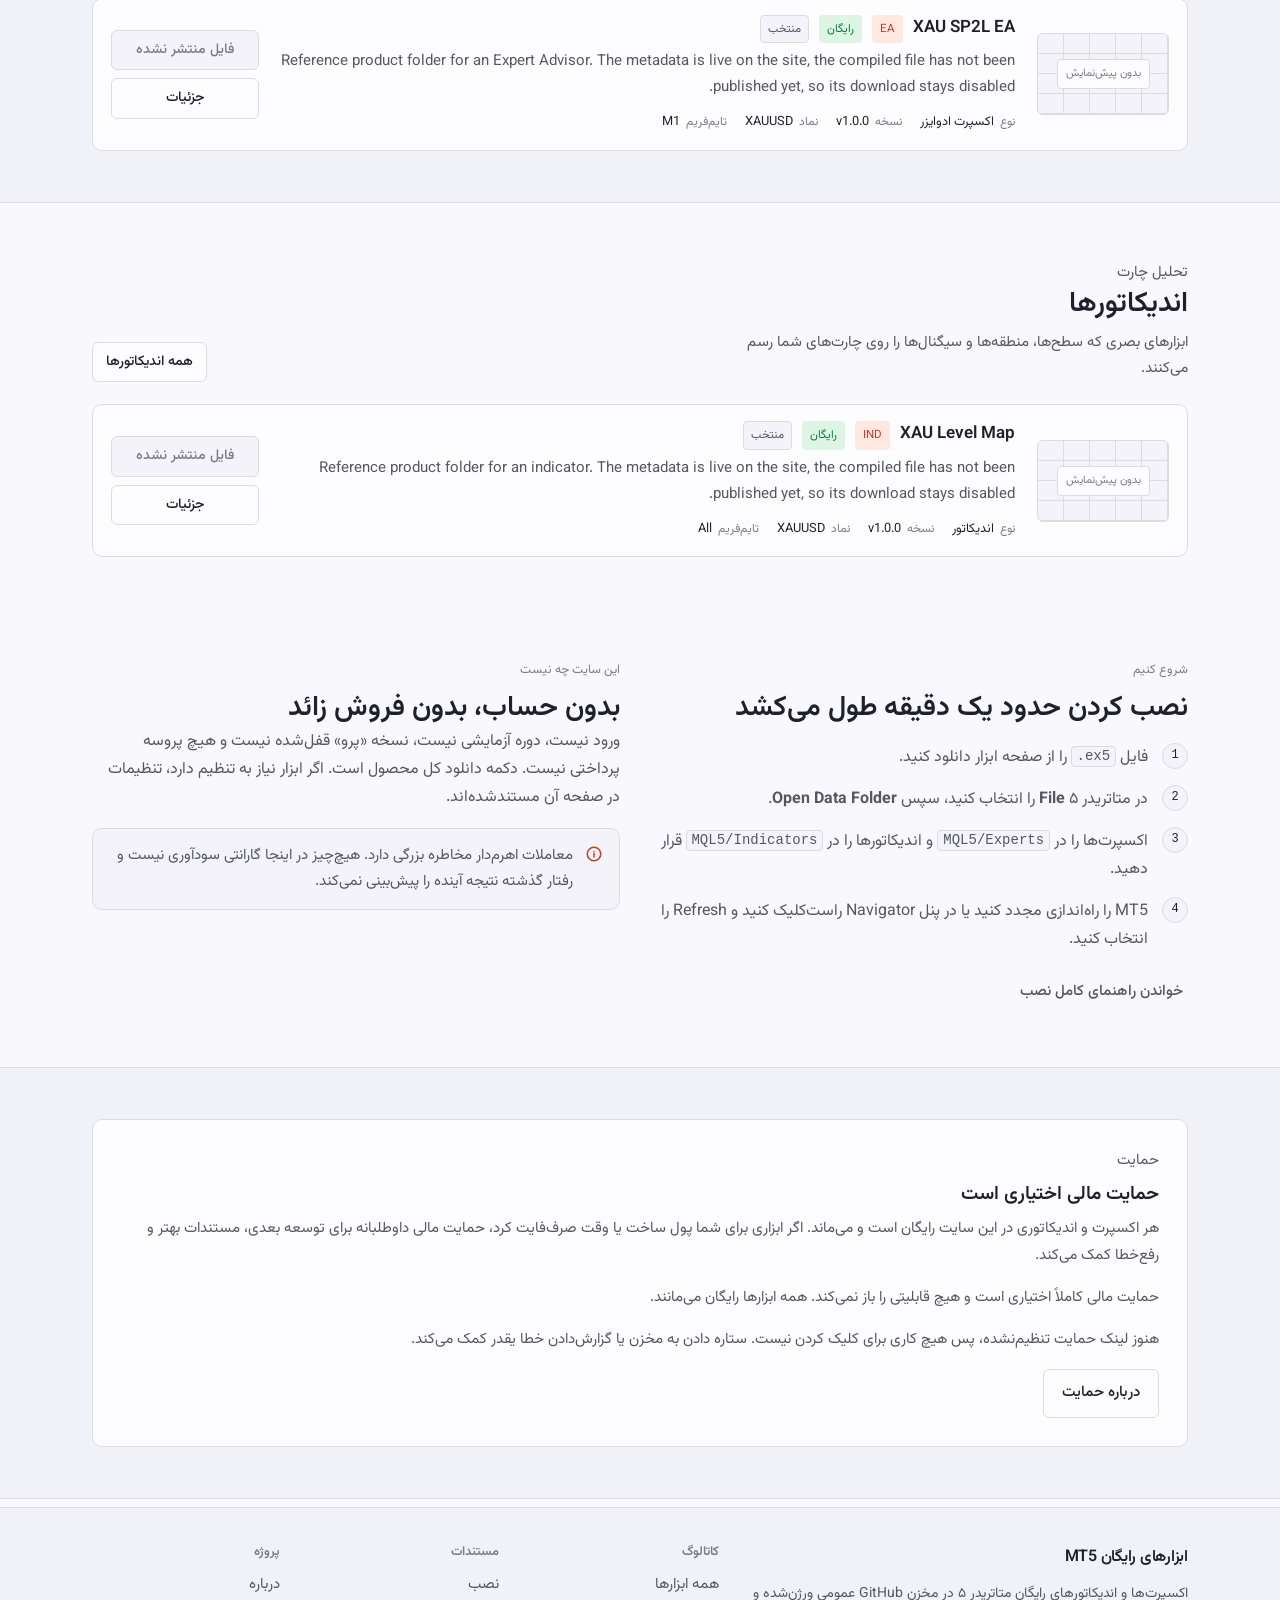
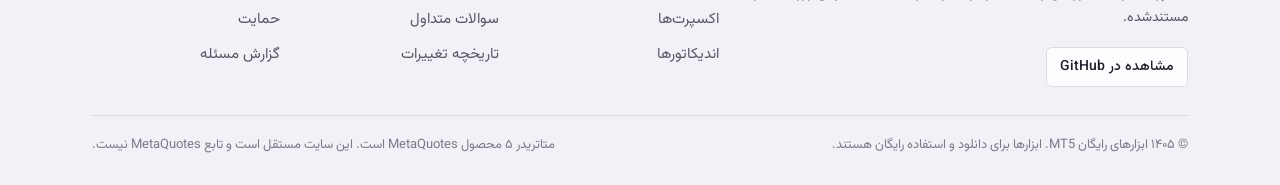
==== commit 0c53ac70: "i18n: Persian UI for all HTML pages with RTL support" ====
--- a/index.html
+++ b/index.html
@@ -1,15 +1,15 @@
 <!DOCTYPE html>
-<html lang="en" data-theme="light">
+<html lang="fa" dir="rtl" data-theme="light">
 <head>
 <meta charset="utf-8">
 <meta name="viewport" content="width=device-width, initial-scale=1">
-<title>MT5 Free Tools - free Expert Advisors and indicators for MetaTrader 5</title>
-<meta name="description" content="A free library of MetaTrader 5 Expert Advisors and indicators. Direct downloads, no account, no licence keys, documentation and installation guide included.">
+<title>ابزارهای رایگان MT5 - اکسپرت و اندیکاتور برای متاتریدر ۵</title>
+<meta name="description" content="کتابخانه رایگان اکسپرت‌ها و اندیکاتورهای متاتریدر ۵. دانلود مستقیم، بدون حساب، بدون کلید مجوز. مستندات و راهنمای نصب شامل است.">
 <link rel="canonical" href="https://aminlore030-dot.github.io/mt5-free-tools/">
 <meta property="og:type" content="website">
-<meta property="og:site_name" content="MT5 Free Tools">
-<meta property="og:title" content="MT5 Free Tools - free Expert Advisors and indicators">
-<meta property="og:description" content="A free library of MetaTrader 5 Expert Advisors and indicators. Direct downloads, no account, no licence keys.">
+<meta property="og:site_name" content="ابزارهای رایگان MT5">
+<meta property="og:title" content="ابزارهای رایگان MT5">
+<meta property="og:description" content="کتابخانه رایگان اکسپرت‌ها و اندیکاتورهای متاتریدر ۵ با دانلود مستقیم.">
 <meta property="og:url" content="https://aminlore030-dot.github.io/mt5-free-tools/">
 <meta name="twitter:card" content="summary">
 <meta name="theme-color" content="#f8f6fa" media="(prefers-color-scheme: light)">
@@ -19,26 +19,27 @@
 <link rel="manifest" href="manifest.webmanifest">
 <link rel="preconnect" href="https://fonts.googleapis.com">
 <link rel="preconnect" href="https://fonts.gstatic.com" crossorigin>
-<link rel="stylesheet" href="https://fonts.googleapis.com/css2?family=IBM+Plex+Mono:wght@400;500&family=IBM+Plex+Sans:wght@400;500;600&display=swap">
+<link rel="stylesheet" href="https://fonts.googleapis.com/css2?family=Vazirmatn:wght@400;500;600&display=swap">
 <link rel="stylesheet" href="assets/css/style.css">
 <link rel="stylesheet" href="assets/css/responsive.css">
+<link rel="stylesheet" href="assets/css/rtl.css">
 <script>(function(){try{var t=localStorage.getItem("mt5-theme");if(!t){t=window.matchMedia("(prefers-color-scheme: dark)").matches?"dark":"light";}document.documentElement.setAttribute("data-theme",t);}catch(e){}})();</script>
 </head>
 <body>
-<a class="skip-link" href="#main">Skip to content</a>
+<a class="skip-link" href="#main">رفتن به محتوا</a>
 <header class="site-header">
   <div class="wrap header-inner">
     <a class="brand" href="index.html">
       <svg viewBox="0 0 24 24" fill="none" stroke="currentColor" stroke-width="1.8" stroke-linecap="round" aria-hidden="true"><rect x="2.6" y="2.6" width="18.8" height="18.8" rx="5.4" stroke-opacity=".35"/><path d="M7.5 16V10.5M12 18V6.5M16.5 14.5V11"/><path d="M5 13h2.5M14 13h5" stroke-opacity=".45"/></svg>
-      <span data-site-name>MT5 Free Tools</span>
+      <span data-site-name>ابزارهای رایگان MT5</span>
     </a>
-    <button class="icon-btn nav-toggle" type="button" data-nav-toggle aria-expanded="false" aria-controls="primary-nav" aria-label="Open navigation">
+    <button class="icon-btn nav-toggle" type="button" data-nav-toggle aria-expanded="false" aria-controls="primary-nav" aria-label="بازکردن منو">
       <svg viewBox="0 0 24 24" fill="none" stroke="currentColor" stroke-width="2" stroke-linecap="round" aria-hidden="true"><path d="M4 7h16M4 12h16M4 17h16"/></svg>
     </button>
-    <nav class="nav" id="primary-nav" aria-label="Primary">
-      <a href="index.html">Home</a><a href="products.html">All tools</a><a href="ea.html">Expert Advisors</a><a href="indicators.html">Indicators</a><a href="docs.html?page=installation">Install guide</a><a href="docs.html?page=faq">FAQ</a><a href="about.html">About</a>
+    <nav class="nav" id="primary-nav" aria-label="منوی اصلی">
+      <a href="index.html">خانه</a><a href="products.html">همه ابزارها</a><a href="ea.html">اکسپرت‌ها</a><a href="indicators.html">اندیکاتورها</a><a href="docs.html?page=installation">راهنمای نصب</a><a href="docs.html?page=faq">سوالات متداول</a><a href="about.html">درباره</a>
     </nav>
-    <button class="icon-btn theme-toggle" type="button" data-theme-toggle aria-pressed="false" aria-label="Switch theme">
+    <button class="icon-btn theme-toggle" type="button" data-theme-toggle aria-pressed="false" aria-label="تغییر پوسته">
       <svg class="icon-moon" viewBox="0 0 24 24" fill="none" stroke="currentColor" stroke-width="1.8" stroke-linecap="round" aria-hidden="true"><path d="M20 14.5A8.5 8.5 0 1 1 9.5 4a6.8 6.8 0 0 0 10.5 10.5Z"/></svg>
       <svg class="icon-sun" viewBox="0 0 24 24" fill="none" stroke="currentColor" stroke-width="1.8" stroke-linecap="round" aria-hidden="true"><circle cx="12" cy="12" r="4.2"/><path d="M12 3v2m0 14v2M3 12h2m14 0h2M5.6 5.6 7 7m10 10 1.4 1.4M18.4 5.6 17 7M7 17l-1.4 1.4"/></svg>
     </button>
@@ -48,36 +49,36 @@
 <main id="main">
   <section class="wrap hero">
     <div>
-      <p class="eyebrow">MetaTrader 5 tool library</p>
-      <h1>Expert Advisors and indicators for MT5, free to download</h1>
-      <p class="lede">No account, no email, no licence key. Every file sits in a public repository, so you can see exactly what you install before you install it. Donations are welcome but never required.</p>
+      <p class="eyebrow">کتابخانه ابزارهای متاتریدر ۵</p>
+      <h1>اکسپرت‌ها و اندیکاتورهای رایگان برای MT5</h1>
+      <p class="lede">بدون حساب، بدون ایمیل، بدون کلید مجوز. هر فایل در مخزن عمومی است، پس می‌توانید دقیقاً ببینید قبل از نصب. حمایت مالی خوش‌آمد ولی لازم نیست.</p>
       <div class="hero-actions">
-        <a class="btn" href="products.html">Browse the catalogue</a>
-        <a class="btn btn--ghost" href="docs.html?page=installation">How to install</a>
+        <a class="btn" href="products.html">مرور کاتالوگ</a>
+        <a class="btn btn--ghost" href="docs.html?page=installation">چگونه نصب کنم</a>
       </div>
       <form class="search-field" style="margin-top:22px;max-width:420px" action="products.html" method="get" role="search">
         <svg viewBox="0 0 24 24" fill="none" stroke="currentColor" stroke-width="2" stroke-linecap="round" aria-hidden="true"><circle cx="11" cy="11" r="6.5"/><path d="m16 16 4.5 4.5"/></svg>
-        <label class="sr-only" for="hero-search">Search tools</label>
-        <input id="hero-search" type="search" name="q" placeholder="Search XAUUSD, scalper, levels..." autocomplete="off">
+        <label class="sr-only" for="hero-search">جستجوی ابزارها</label>
+        <input id="hero-search" type="search" name="q" placeholder="جستجو: XAUUSD، scalper، levels..." autocomplete="off">
       </form>
     </div>
-    <aside class="panel hero-panel" aria-label="Catalogue summary">
-      <p class="eyebrow">Catalogue</p>
+    <aside class="panel hero-panel" aria-label="خلاصه کاتالوگ">
+      <p class="eyebrow">کاتالوگ</p>
       <ul class="stat-list" data-catalog-stats>
-        <li><span class="k">Status</span><span class="v">Loading...</span></li>
+        <li><span class="k">وضعیت</span><span class="v">در حال بارگذاری...</span></li>
       </ul>
-      <p class="small muted" style="margin-top:14px">Counts are read from the generated catalogue index, not typed by hand.</p>
+      <p class="small muted" style="margin-top:14px">اعداد از فهرست کاتالوگ تولیدشده خوانده می‌شوند، نه به‌دست‌نویس.</p>
     </aside>
   </section>
 
   <section class="section wrap">
     <div class="section-head">
       <div>
-        <p class="eyebrow">Featured</p>
-        <h2>Picked tools</h2>
-        <p>Flagged with <code>"featured": true</code> in their product file.</p>
+        <p class="eyebrow">منتخب</p>
+        <h2>ابزارهای برگزیده</h2>
+        <p>مشخص‌شده با <code>"featured": true</code> در فایل محصول.</p>
       </div>
-      <a class="btn btn--ghost btn--sm" href="products.html">All tools</a>
+      <a class="btn btn--ghost btn--sm" href="products.html">همه ابزارها</a>
     </div>
     <div data-featured>
       <div class="skeleton-list"><div class="skeleton"></div></div>
@@ -88,11 +89,11 @@
     <div class="wrap">
       <div class="section-head">
         <div>
-          <p class="eyebrow">Automated trading</p>
-          <h2>Expert Advisors</h2>
-          <p>Trading robots that run on your MT5 terminal. Always test on a demo account before risking real money.</p>
+          <p class="eyebrow">معاملات خودکار</p>
+          <h2>اکسپرت‌ها</h2>
+          <p>ربات‌های تجارتی که درون ترمینال MT5 شما اجرا می‌شوند. قبل از ریسک کردن پول واقعی، روی حساب دمو تست کنید.</p>
         </div>
-        <a class="btn btn--ghost btn--sm" href="ea.html">See all EAs</a>
+        <a class="btn btn--ghost btn--sm" href="ea.html">همه اکسپرت‌ها</a>
       </div>
       <div data-tool-list="ea" data-limit="4">
         <div class="skeleton-list"><div class="skeleton"></div><div class="skeleton"></div></div>
@@ -103,11 +104,11 @@
   <section class="section wrap">
     <div class="section-head">
       <div>
-        <p class="eyebrow">Chart analysis</p>
-        <h2>Indicators</h2>
-        <p>Visual tools that draw levels, zones and signals on your charts.</p>
+        <p class="eyebrow">تحلیل چارت</p>
+        <h2>اندیکاتورها</h2>
+        <p>ابزارهای بصری که سطح‌ها، منطقه‌ها و سیگنال‌ها را روی چارت‌های شما رسم می‌کنند.</p>
       </div>
-      <a class="btn btn--ghost btn--sm" href="indicators.html">See all indicators</a>
+      <a class="btn btn--ghost btn--sm" href="indicators.html">همه اندیکاتورها</a>
     </div>
     <div data-tool-list="indicator" data-limit="4">
       <div class="skeleton-list"><div class="skeleton"></div><div class="skeleton"></div></div>
@@ -117,23 +118,23 @@
   <section class="section wrap">
     <div class="cols-2">
       <div>
-        <p class="eyebrow">Getting started</p>
-        <h2>Installing takes about a minute</h2>
+        <p class="eyebrow">شروع کنیم</p>
+        <h2>نصب کردن حدود یک دقیقه طول می‌کشد</h2>
         <ol class="steps" style="margin-top:16px">
-          <li>Download the <code>.ex5</code> file from the tool page.</li>
-          <li>In MetaTrader 5 open <strong>File</strong>, then <strong>Open Data Folder</strong>.</li>
-          <li>Drop Expert Advisors in <code>MQL5/Experts</code> and indicators in <code>MQL5/Indicators</code>.</li>
-          <li>Restart MT5 or refresh the Navigator panel, then drag the tool onto a chart.</li>
+          <li>فایل <code>.ex5</code> را از صفحه ابزار دانلود کنید.</li>
+          <li>در متاتریدر ۵ <strong>File</strong> را انتخاب کنید، سپس <strong>Open Data Folder</strong>.</li>
+          <li>اکسپرت‌ها را در <code>MQL5/Experts</code> و اندیکاتورها را در <code>MQL5/Indicators</code> قرار دهید.</li>
+          <li>MT5 را راه‌اندازی مجدد کنید یا در پنل Navigator راست‌کلیک کنید و Refresh را انتخاب کنید.</li>
         </ol>
-        <a class="btn btn--quiet" href="docs.html?page=installation">Read the full installation guide</a>
+        <a class="btn btn--quiet" href="docs.html?page=installation">خواندن راهنمای کامل نصب</a>
       </div>
       <div>
-        <p class="eyebrow">What this site is not</p>
-        <h2>No accounts, no upsells</h2>
-        <p class="muted">There is no login, no trial, no locked "pro" version and no payment flow. The download button is the whole product. If a tool needs configuration, the settings are documented on its page.</p>
+        <p class="eyebrow">این سایت چه نیست</p>
+        <h2>بدون حساب، بدون فروش زائد</h2>
+        <p class="muted">ورود نیست، دوره آزمایشی نیست، نسخه «پرو» قفل‌شده نیست و هیچ پروسه پرداختی نیست. دکمه دانلود کل محصول است. اگر ابزار نیاز به تنظیم دارد، تنظیمات در صفحه آن مستند‌شده‌اند.</p>
         <div class="notice">
           <svg viewBox="0 0 24 24" fill="none" stroke="currentColor" stroke-width="2" stroke-linecap="round" aria-hidden="true"><path d="M12 8.5v.01M12 11v5"/><circle cx="12" cy="12" r="9"/></svg>
-          <p>Automated trading carries risk. Nothing here is financial advice, and past behaviour of a strategy does not predict future results.</p>
+          <p>معاملات اهرم‌دار مخاطره بزرگی دارد. هیچ‌چیز در اینجا گارانتی سودآوری نیست و رفتار گذشته نتیجه آینده را پیش‌بینی نمی‌کند.</p>
         </div>
       </div>
     </div>
@@ -142,14 +143,14 @@
   <section class="section section--alt">
     <div class="wrap">
       <div class="donate-block" data-donate>
-        <p class="eyebrow">Support</p>
-        <h2>Donations are optional</h2>
-        <p>Every Expert Advisor and indicator on this site is free and stays free. If a tool made you money or saved you time, a voluntary donation helps fund the next release, better documentation and bug fixes.</p>
+        <p class="eyebrow">حمایت</p>
+        <h2>حمایت مالی اختیاری است</h2>
+        <p>هر اکسپرت و اندیکاتوری در این سایت رایگان است و می‌ماند. اگر ابزاری برای شما پول ساخت یا وقت صرف‌فایت کرد، حمایت مالی داوطلبانه برای توسعه بعدی، مستندات بهتر و رفع‌خطا کمک می‌کند.</p>
         <p class="small muted" data-donate-note hidden></p>
-        <p class="small muted" data-donate-unavailable hidden>No donation link is configured right now, so there is nothing to pay and nothing to click. Starring the repository or reporting a bug helps just as much.</p>
+        <p class="small muted" data-donate-unavailable hidden>هنوز لینک حمایت تنظیم‌نشده، پس هیچ کاری برای کلیک کردن نیست. ستاره دادن به مخزن یا گزارش‌دادن خطا یقدر کمک می‌کند.</p>
         <div class="hero-actions" style="margin-top:16px">
-          <a class="btn" data-donate-link hidden rel="noopener">Send a donation</a>
-          <a class="btn btn--ghost" href="donate.html">More about support</a>
+          <a class="btn" data-donate-link hidden rel="noopener">حمایت مالی</a>
+          <a class="btn btn--ghost" href="donate.html">درباره حمایت</a>
         </div>
         <ul class="donate-methods" data-donate-methods hidden></ul>
       </div>
@@ -161,26 +162,26 @@
   <div class="wrap">
     <div class="footer-grid">
       <div>
-        <a class="brand" href="index.html"><span data-site-name>MT5 Free Tools</span></a>
-        <p class="small muted" style="margin-top:10px">Free MetaTrader 5 Expert Advisors and indicators, versioned and documented in a public GitHub repository.</p>
-        <a class="btn btn--ghost btn--sm" data-repo-link href="https://github.com/aminlore030-dot/mt5-free-tools" rel="noopener">View on GitHub</a>
+        <a class="brand" href="index.html"><span data-site-name>ابزارهای رایگان MT5</span></a>
+        <p class="small muted" style="margin-top:10px">اکسپرت‌ها و اندیکاتورهای رایگان متاتریدر ۵ در مخزن GitHub عمومی ورژن‌شده و مستند‌شده.</p>
+        <a class="btn btn--ghost btn--sm" data-repo-link href="https://github.com/aminlore030-dot/mt5-free-tools" rel="noopener">مشاهده در GitHub</a>
       </div>
       <div>
-        <h2>Catalogue</h2>
-        <ul class="footer-links"><li><a href="products.html">All tools</a></li><li><a href="ea.html">Expert Advisors</a></li><li><a href="indicators.html">Indicators</a></li></ul>
+        <h2>کاتالوگ</h2>
+        <ul class="footer-links"><li><a href="products.html">همه ابزارها</a></li><li><a href="ea.html">اکسپرت‌ها</a></li><li><a href="indicators.html">اندیکاتورها</a></li></ul>
       </div>
       <div>
-        <h2>Documentation</h2>
-        <ul class="footer-links"><li><a href="docs.html?page=installation">Installation</a></li><li><a href="docs.html?page=faq">FAQ</a></li><li><a href="docs.html?page=changelog">Changelog</a></li></ul>
+        <h2>مستندات</h2>
+        <ul class="footer-links"><li><a href="docs.html?page=installation">نصب</a></li><li><a href="docs.html?page=faq">سوالات متداول</a></li><li><a href="docs.html?page=changelog">تاریخچه تغییرات</a></li></ul>
       </div>
       <div>
-        <h2>Project</h2>
-        <ul class="footer-links"><li><a href="about.html">About</a></li><li><a href="donate.html">Support</a></li><li><a data-issues-link href="https://github.com/aminlore030-dot/mt5-free-tools/issues" rel="noopener">Report an issue</a></li></ul>
+        <h2>پروژه</h2>
+        <ul class="footer-links"><li><a href="about.html">درباره</a></li><li><a href="donate.html">حمایت</a></li><li><a data-issues-link href="https://github.com/aminlore030-dot/mt5-free-tools/issues" rel="noopener">گزارش مسئله</a></li></ul>
       </div>
     </div>
     <div class="footer-note">
-      <span>&copy; <span data-year>2026</span> <span data-site-name>MT5 Free Tools</span>. Tools are free to download and use.</span>
-      <span>MetaTrader 5 is a product of MetaQuotes. This site is independent and not affiliated with MetaQuotes.</span>
+      <span>&copy; <span data-year>2026</span> <span data-site-name>ابزارهای رایگان MT5</span>. ابزارها برای دانلود و استفاده رایگان هستند.</span>
+      <span>متاتریدر ۵ محصول MetaQuotes است. این سایت مستقل است و تابع MetaQuotes نیست.</span>
     </div>
   </div>
 </footer>
--- a/assets/css/rtl.css
+++ b/assets/css/rtl.css
@@ -0,0 +1,66 @@
+/* ==========================================================================
+   MT5 Free Tools - Persian / RTL layer.
+   Loaded after style.css and responsive.css. Only direction, typography and
+   logical-property corrections live here, so the base stylesheet stays intact.
+   ========================================================================== */
+
+:root {
+  --font-sans: "Vazirmatn", "IBM Plex Sans", -apple-system, BlinkMacSystemFont, "Segoe UI", Tahoma, Arial, sans-serif;
+}
+
+body { line-height: 1.75; }
+
+/* Persian text takes neither negative tracking nor uppercase transforms well */
+h1, h2, h3, h4 { letter-spacing: 0; line-height: 1.35; }
+
+.eyebrow,
+.badge,
+.result-bar,
+.crumbs,
+.stat-list li,
+.stat-list .k,
+.specs,
+.specs dt, .specs .k,
+.spec-table dt,
+.footer-grid h2,
+.download-panel .price,
+.center-state .code,
+.preview--empty span,
+.changelog .ver,
+.prose th {
+  font-family: var(--font-sans);
+  letter-spacing: 0;
+  text-transform: none;
+}
+.eyebrow { font-size: 0.78rem; }
+.badge { font-size: 0.72rem; }
+.result-bar, .crumbs, .specs { font-size: 0.8rem; }
+.specs dt, .specs .k, .spec-table dt, .stat-list .k { font-size: 0.75rem; }
+.footer-grid h2 { font-size: 0.8rem; }
+.download-panel .price { font-size: 0.85rem; }
+
+/* Latin-only content stays left-to-right inside an RTL page */
+code, kbd, samp, pre, .mono,
+.file-row .name, .file-row .size,
+.spec-table dd,
+.donate-methods .detail,
+.center-state .code {
+  direction: ltr;
+  unicode-bidi: isolate;
+}
+pre { text-align: left; }
+
+/* Logical-property fixes for the few physical offsets in style.css */
+ul, ol { padding-left: 0; padding-inline-start: 1.25rem; }
+.changelog ul { padding-left: 0; padding-inline-start: 1.1rem; }
+.prose ul, .prose ol { padding-left: 0; padding-inline-start: 1.25rem; }
+
+.skip-link { left: auto; inset-inline-start: 16px; }
+
+.search-field svg { left: auto; inset-inline-start: 12px; }
+.search-field input { padding: 10px; padding-inline: 36px 14px; }
+
+.steps li { padding-left: 0; padding-inline-start: 40px; }
+.steps li::before { left: auto; inset-inline-start: 0; }
+
+.prose th, .prose td { text-align: start; }
